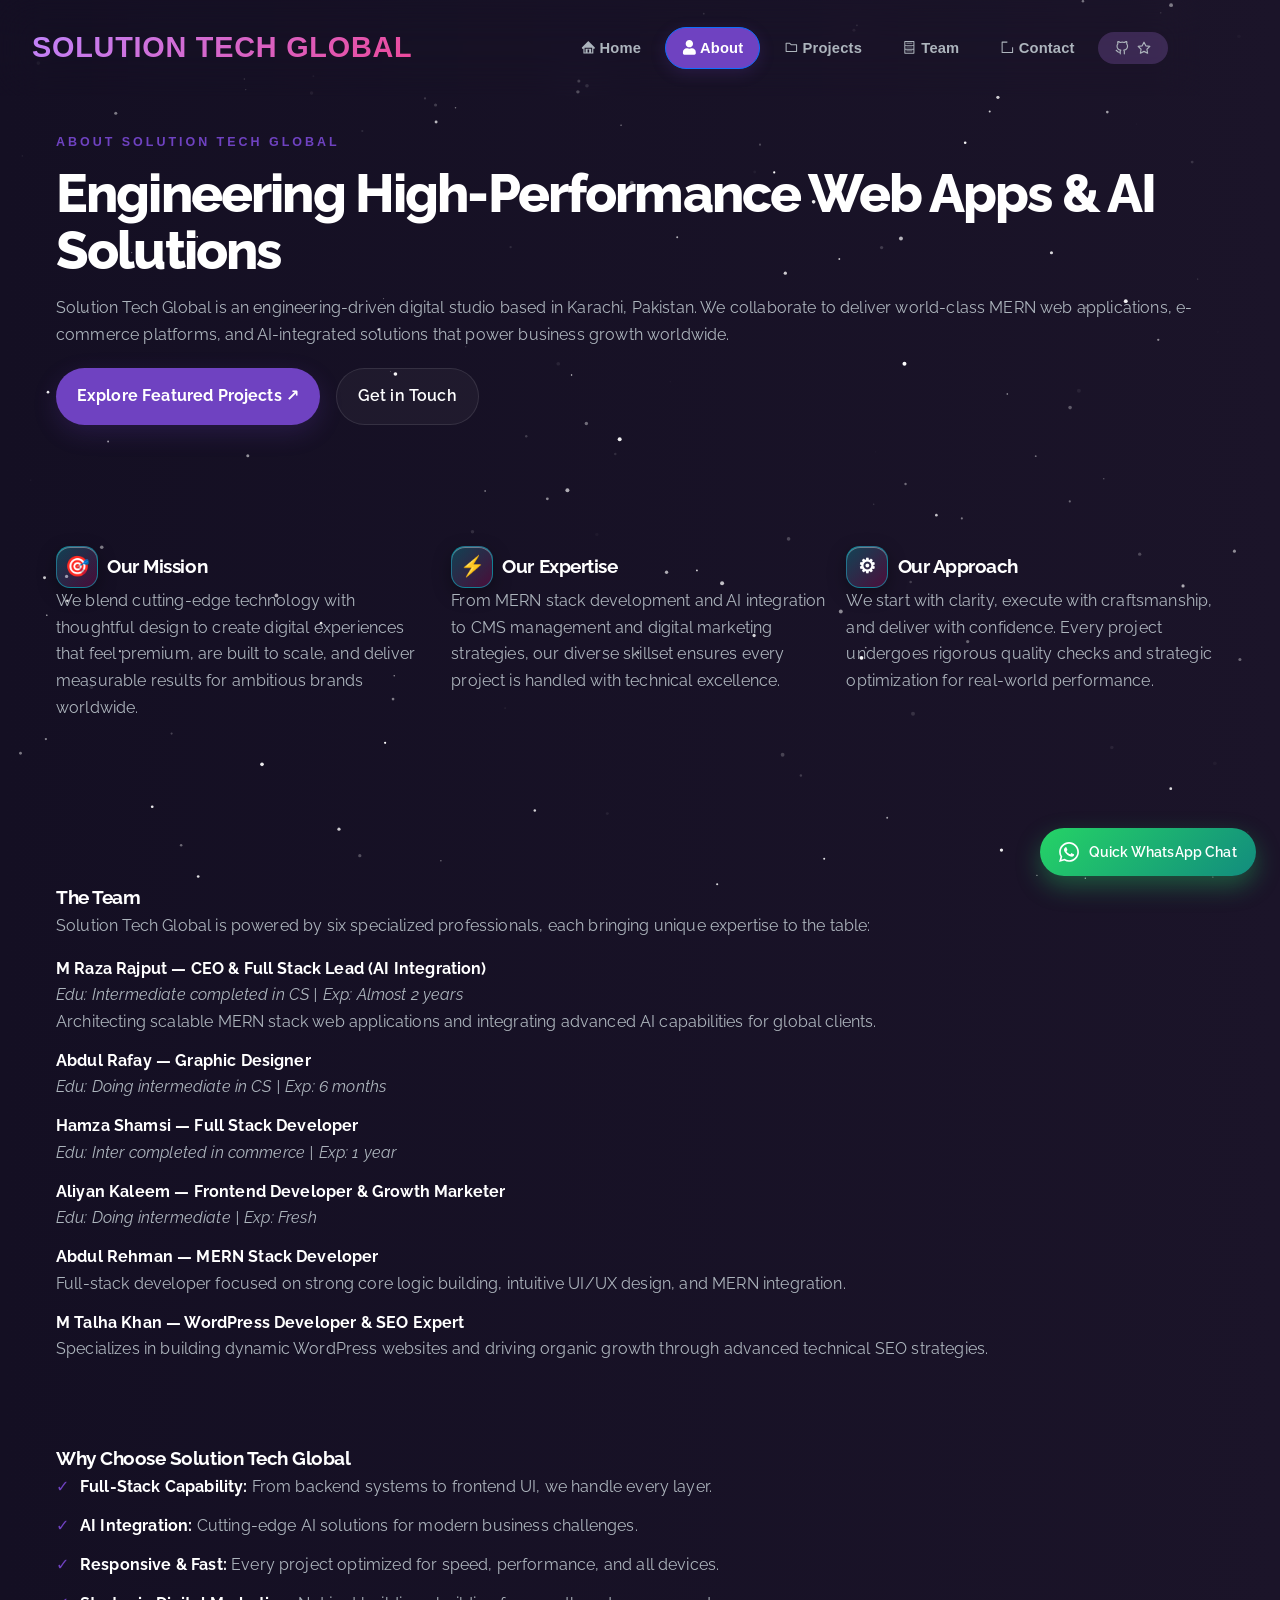
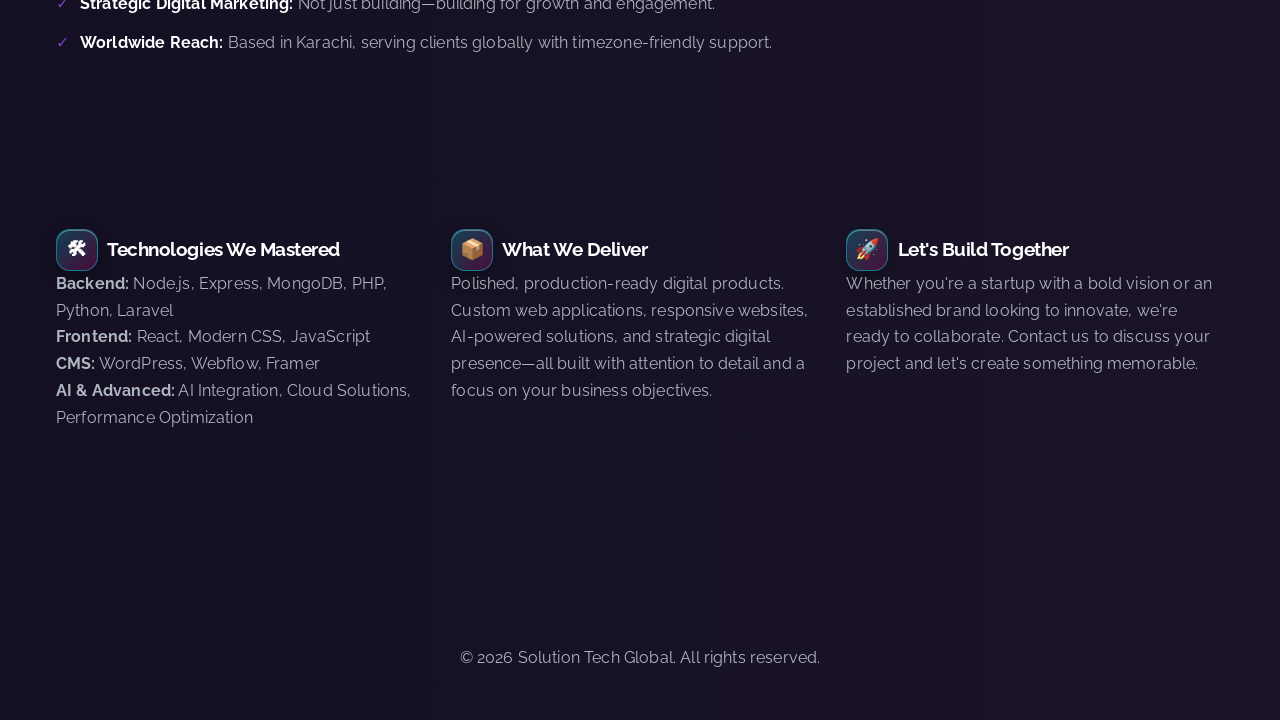
==== about.html @ c595d98d "feat: update branding to Solution Tech Global and update project details" ====
<!DOCTYPE html>
<html lang="en">
  <head>
    <meta charset="UTF-8" />
    <meta name="viewport" content="width=device-width, initial-scale=1.0" />
    <meta name="description" content="Learn more about Solution Tech Global and the way we build thoughtful digital experiences." />
    <title>Solution Tech Global | About</title>
    <link rel="stylesheet" href="main-v2.css" />
  </head>
  <body>
    <canvas id="particleCanvas"></canvas>
    <div class="aurora aurora-one"></div>
    <div class="aurora aurora-two"></div>
    <div class="cursor-glow" aria-hidden="true"></div>

    <header class="site-header">
      <a href="index.html" class="brand">
        <span class="brand-text">Solution Tech Global</span>
      </a>
      <button class="mobile-nav-toggle" aria-label="Toggle navigation menu">
        <svg width="24" height="24" viewBox="0 0 24 24" fill="none" stroke="currentColor" stroke-width="2" stroke-linecap="round" stroke-linejoin="round"><line x1="3" y1="12" x2="21" y2="12"></line><line x1="3" y1="6" x2="21" y2="6"></line><line x1="3" y1="18" x2="21" y2="18"></line></svg>
      </button>
      <nav class="site-nav" aria-label="Primary navigation">
        <a href="index.html"><svg stroke="currentColor" fill="currentColor" stroke-width="0" viewBox="0 0 1024 1024" height="1em" width="1em" xmlns="https://www.w3.org/2000/svg" style="margin-bottom: -2px;"><path d="M946.5 505L560.1 118.8l-25.9-25.9a31.5 31.5 0 0 0-44.4 0L77.5 505a63.9 63.9 0 0 0-18.8 46c.4 35.2 29.7 63.3 64.9 63.3h42.5V940h691.8V614.3h43.4c17.1 0 33.2-6.7 45.3-18.8a63.6 63.6 0 0 0 18.7-45.3c0-17-6.7-33.1-18.8-45.2zM568 868H456V664h112v204zM704 868V614.3H320V868h-72V536h528v332h-72z"></path></svg> Home</a>
        <a href="about.html" class="active"><svg stroke="currentColor" fill="currentColor" stroke-width="0" viewBox="0 0 448 512" height="1em" width="1em" xmlns="https://www.w3.org/2000/svg" style="margin-bottom: -2px;"><path d="M224 256c70.7 0 128-57.3 128-128S294.7 0 224 0 96 57.3 96 128s57.3 128 128 128zm89.6 32h-16.7c-22.2 10.2-46.9 16-72.9 16s-50.6-5.8-72.9-16h-16.7C60.2 288 0 348.2 0 422.4V464c0 26.5 21.5 48 48 48h352c26.5 0 48-21.5 48-48v-41.6c0-74.2-60.2-134.4-134.4-134.4z"></path></svg> About</a>
        <a href="projects.html"><svg stroke="currentColor" fill="currentColor" stroke-width="0" viewBox="0 0 1024 1024" height="1em" width="1em" xmlns="https://www.w3.org/2000/svg" style="margin-bottom: -2px;"><path d="M880 298.4H521L403.7 186.2a8.15 8.15 0 0 0-5.5-2.2H144c-17.7 0-32 14.3-32 32v592c0 17.7 14.3 32 32 32h736c17.7 0 32-14.3 32-32V330.4c0-17.7-14.3-32-32-32zM840 768H184V256h188.5l119.6 114.4H840V768z"></path></svg> Projects</a>
        <a href="team.html"><svg stroke="currentColor" fill="currentColor" stroke-width="0" viewBox="0 0 1024 1024" height="1em" width="1em" xmlns="https://www.w3.org/2000/svg" style="margin-bottom: -2px;"><path d="M832 64H192c-17.7 0-32 14.3-32 32v832c0 17.7 14.3 32 32 32h640c17.7 0 32-14.3 32-32V96c0-17.7-14.3-32-32-32zm-600 72h560v208H232V136zm560 480H232V408h560v208zm0 272H232V680h560v208zM304 240h416v-48H304v48zm0 272h416v-48H304v48zm0 272h416v-48H304v48z"></path></svg> Team</a>
        <a href="contact.html"><svg stroke="currentColor" fill="currentColor" stroke-width="0" viewBox="0 0 1024 1024" height="1em" width="1em" xmlns="https://www.w3.org/2000/svg" style="margin-bottom: -2px;"><path d="M904 512h-56c-4.4 0-8 3.6-8 8v320H184V184h320c4.4 0 8-3.6 8-8v-56c0-4.4-3.6-8-8-8H144c-17.7 0-32 14.3-32 32v736c0 17.7 14.3 32 32 32h736c17.7 0 32-14.3 32-32V520c0-4.4-3.6-8-8-8z"></path></svg> Contact</a>
        <a href="https://github.com/solution-tech1" target="_blank" class="fork-btn">
          <svg width="14" height="14" viewBox="0 0 24 24" fill="none" stroke="currentColor" stroke-width="2" stroke-linecap="round" stroke-linejoin="round"><path d="M9 19c-5 1.5-5-2.5-7-3m14 6v-3.87a3.37 3.37 0 0 0-.94-2.61c3.14-.35 6.44-1.54 6.44-7A5.44 5.44 0 0 0 20 4.77 5.07 5.07 0 0 0 19.91 1S18.73.65 16 2.48a13.38 13.38 0 0 0-7 0C6.27.65 5.09 1 5.09 1A5.07 5.07 0 0 0 5 4.77a5.44 5.44 0 0 0-1.5 3.78c0 5.42 3.3 6.61 6.44 7A3.37 3.37 0 0 0 9 18.13V22"></path></svg>
          <svg width="14" height="14" viewBox="0 0 24 24" fill="none" stroke="currentColor" stroke-width="2" stroke-linecap="round" stroke-linejoin="round"><polygon points="12 2 15.09 8.26 22 9.27 17 14.14 18.18 21.02 12 17.77 5.82 21.02 7 14.14 2 9.27 8.91 8.26 12 2"></polygon></svg>
        </a>
      </nav>
    </header>

    <main class="page-shell">
      <section class="reveal">
        <p class="eyebrow">About Solution Tech Global</p>
        <h1 class="page-title">Engineering High-Performance Web Apps & AI Solutions</h1>
        <p class="hero-text">Solution Tech Global is an engineering-driven digital studio based in Karachi, Pakistan. We collaborate to deliver world-class MERN web applications, e-commerce platforms, and AI-integrated solutions that power business growth worldwide.</p>
        <div class="hero-actions" style="margin-top: 1.2rem;">
          <a href="projects.html" class="btn btn-primary">Explore Featured Projects ↗</a>
          <a href="contact.html" class="btn btn-secondary">Get in Touch</a>
        </div>
      </section>

      <section class="info-grid reveal">
        <article class="info-card">
          <h3><span class="card-icon">🎯</span> Our Mission</h3>
          <p>We blend cutting-edge technology with thoughtful design to create digital experiences that feel premium, are built to scale, and deliver measurable results for ambitious brands worldwide.</p>
        </article>
        <article class="info-card">
          <h3><span class="card-icon">⚡</span> Our Expertise</h3>
          <p>From MERN stack development and AI integration to CMS management and digital marketing strategies, our diverse skillset ensures every project is handled with technical excellence.</p>
        </article>
        <article class="info-card">
          <h3><span class="card-icon">⚙</span> Our Approach</h3>
          <p>We start with clarity, execute with craftsmanship, and deliver with confidence. Every project undergoes rigorous quality checks and strategic optimization for real-world performance.</p>
        </article>
      </section>

      <section class="detail-section reveal">
        <article class="detail-card">
          <h3>The Team</h3>
          <p>Solution Tech Global is powered by six specialized professionals, each bringing unique expertise to the table:</p>
          <ul style="list-style: none; padding: 0; margin-top: 1rem; color: var(--muted);">
            <li style="margin-bottom: 0.8rem;"><strong style="color: var(--text);">M Raza Rajput — CEO & Full Stack Lead (AI Integration)</strong><br/><em>Edu: Intermediate completed in CS | Exp: Almost 2 years</em><br/>Architecting scalable MERN stack web applications and integrating advanced AI capabilities for global clients.</li>
            <li style="margin-bottom: 0.8rem;"><strong style="color: var(--text);">Abdul Rafay — Graphic Designer</strong><br/><em>Edu: Doing intermediate in CS | Exp: 6 months</em><br/></li>
            <li style="margin-bottom: 0.8rem;"><strong style="color: var(--text);">Hamza Shamsi — Full Stack Developer</strong><br/><em>Edu: Inter completed in commerce | Exp: 1 year</em><br/></li>
            <li style="margin-bottom: 0.8rem;"><strong style="color: var(--text);">Aliyan Kaleem — Frontend Developer & Growth Marketer</strong><br/><em>Edu: Doing intermediate | Exp: Fresh</em><br/></li>
            <li style="margin-bottom: 0.8rem;"><strong style="color: var(--text);">Abdul Rehman — MERN Stack Developer</strong><br/>Full-stack developer focused on strong core logic building, intuitive UI/UX design, and MERN integration.</li>
            <li><strong style="color: var(--text);">M Talha Khan — WordPress Developer & SEO Expert</strong><br/>Specializes in building dynamic WordPress websites and driving organic growth through advanced technical SEO strategies.</li>
          </ul>
        </article>
        <article class="detail-card">
          <h3>Why Choose Solution Tech Global</h3>
          <ul style="list-style: none; padding: 0; color: var(--muted);">
            <li style="margin-bottom: 0.8rem; padding-left: 1.5rem; position: relative;"><span style="position: absolute; left: 0; color: var(--accent);">✓</span> <strong style="color: var(--text);">Full-Stack Capability:</strong> From backend systems to frontend UI, we handle every layer.</li>
            <li style="margin-bottom: 0.8rem; padding-left: 1.5rem; position: relative;"><span style="position: absolute; left: 0; color: var(--accent);">✓</span> <strong style="color: var(--text);">AI Integration:</strong> Cutting-edge AI solutions for modern business challenges.</li>
            <li style="margin-bottom: 0.8rem; padding-left: 1.5rem; position: relative;"><span style="position: absolute; left: 0; color: var(--accent);">✓</span> <strong style="color: var(--text);">Responsive & Fast:</strong> Every project optimized for speed, performance, and all devices.</li>
            <li style="margin-bottom: 0.8rem; padding-left: 1.5rem; position: relative;"><span style="position: absolute; left: 0; color: var(--accent);">✓</span> <strong style="color: var(--text);">Strategic Digital Marketing:</strong> Not just building—building for growth and engagement.</li>
            <li style="margin-bottom: 0.8rem; padding-left: 1.5rem; position: relative;"><span style="position: absolute; left: 0; color: var(--accent);">✓</span> <strong style="color: var(--text);">Worldwide Reach:</strong> Based in Karachi, serving clients globally with timezone-friendly support.</li>
          </ul>
        </article>
      </section>

      <section class="info-grid reveal">
        <article class="info-card">
          <h3><span class="card-icon">🛠</span> Technologies We Mastered</h3>
          <p><strong>Backend:</strong> Node.js, Express, MongoDB, PHP, Python, Laravel<br/><strong>Frontend:</strong> React, Modern CSS, JavaScript<br/><strong>CMS:</strong> WordPress, Webflow, Framer<br/><strong>AI & Advanced:</strong> AI Integration, Cloud Solutions, Performance Optimization</p>
        </article>
        <article class="info-card">
          <h3><span class="card-icon">📦</span> What We Deliver</h3>
          <p>Polished, production-ready digital products. Custom web applications, responsive websites, AI-powered solutions, and strategic digital presence—all built with attention to detail and a focus on your business objectives.</p>
        </article>
        <article class="info-card">
          <h3><span class="card-icon">🚀</span> Let's Build Together</h3>
          <p>Whether you're a startup with a bold vision or an established brand looking to innovate, we're ready to collaborate. Contact us to discuss your project and let's create something memorable.</p>
        </article>
      </section>
    </main>

    <footer class="site-footer">
      <p>© <span id="year"></span> Solution Tech Global. All rights reserved.</p>
    </footer>

    <!-- Floating WhatsApp Button -->
    <a href="https://wa.me/923292179603?text=Hi%20Solution%20Tech%20Global,%20I%20want%20to%20discuss%20a%20project" target="_blank" class="whatsapp-float" aria-label="Chat on WhatsApp">
      <svg class="whatsapp-icon" viewBox="0 0 24 24">
        <path d="M.057 24l1.687-6.163c-1.041-1.804-1.588-3.849-1.587-5.946.003-6.556 5.338-11.891 11.893-11.891 3.181.001 6.167 1.24 8.413 3.488 2.245 2.248 3.481 5.236 3.48 8.414-.003 6.557-5.338 11.892-11.893 11.892-1.99-.001-3.951-.5-5.688-1.448l-6.305 1.654zm6.597-3.807c1.676.995 3.276 1.591 5.392 1.592 5.448 0 9.886-4.434 9.889-9.885.002-5.462-4.415-9.89-9.881-9.892-5.452 0-9.887 4.434-9.889 9.884-.001 2.225.651 3.891 1.746 5.634l-.999 3.648 3.742-.981zm11.387-5.464c-.074-.124-.272-.198-.57-.347-.297-.149-1.758-.868-2.031-.967-.272-.099-.47-.149-.669.149-.198.297-.768.967-.941 1.165-.173.198-.347.223-.644.074-.297-.149-1.255-.462-2.39-1.475-.883-.788-1.48-1.761-1.653-2.059-.173-.297-.018-.458.13-.606.134-.133.297-.347.446-.521.151-.172.2-.296.3-.495.099-.198.05-.372-.025-.521-.075-.148-.669-1.611-.916-2.206-.242-.579-.487-.501-.669-.51l-.57-.01c-.198 0-.52.074-.792.372s-1.04 1.016-1.04 2.479 1.065 2.876 1.213 3.074c.149.198 2.095 3.2 5.076 4.487.709.306 1.263.489 1.694.626.712.226 1.36.194 1.872.118.571-.085 1.758-.719 2.006-1.413.248-.695.248-1.29.173-1.414z"/>
      </svg>
      <span>Quick WhatsApp Chat</span>
    </a>

    <script src="app.js"></script>
  </body>
</html>
---- main-v2.css ----
@import url('https://fonts.googleapis.com/css2?family=Raleway:wght@300;400;500;600;700;800&display=swap');

:root {
  color-scheme: dark;
  --bg: #140f23;
  --bg-soft: rgba(255, 255, 255, 0.05);
  --panel: rgba(255, 255, 255, 0.03);
  --text: #ffffff;
  --muted: #adb5bd;
  --accent: #6f42c1;
  --accent-strong: #0d6efd;
  --accent-purple: #6f42c1;
  --border: rgba(255, 255, 255, 0.1);
  --border-glow: rgba(111, 66, 193, 0.2);
  --shadow: 0 10px 30px rgba(0, 0, 0, 0.4);
  --max-width: 1200px;
}

* {
  box-sizing: border-box;
  margin: 0;
  padding: 0;
}

html {
  scroll-behavior: smooth;
}

/* --- Smooth Custom Scrollbar --- */
::-webkit-scrollbar {
  width: 10px;
}
::-webkit-scrollbar-track {
  background: #030509;
}
::-webkit-scrollbar-thumb {
  background: linear-gradient(180deg, var(--accent), var(--accent-strong));
  border-radius: 999px;
  border: 2px solid var(--bg);
}
::-webkit-scrollbar-thumb:hover {
  background: var(--accent);
}

/* --- Smooth Reveal Animations --- */
.reveal {
  opacity: 0;
  transform: translateY(28px);
  transition: opacity 0.75s cubic-bezier(0.16, 1, 0.3, 1), transform 0.75s cubic-bezier(0.16, 1, 0.3, 1);
  will-change: opacity, transform;
}

.reveal.visible {
  opacity: 1;
  transform: translateY(0);
}

.hero-card,
.info-card,
.detail-card,
.project-card,
.team-card,
.contact-card {
  background: transparent;
  border: none;
  border: 1px solid var(--border);
  box-shadow: none;
  border-radius: 0;
  padding: 1.8rem 0.5rem;
  transition: transform 0.4s ease, border-color 0.4s ease;
}

.hero-card:hover,
.info-card:hover,
.detail-card:hover,
.project-card:hover,
.team-card:hover,
.contact-card:hover {
  transform: translateY(-4px);
  border-bottom-color: #00f2fe;
  background: transparent;
  box-shadow: none;
}

body {
  font-family: 'Raleway', system-ui, -apple-system, sans-serif;
  letter-spacing: 0.01em;
  -webkit-font-smoothing: antialiased;
  text-rendering: optimizeLegibility;
  padding-bottom: 1rem;
  background-image: linear-gradient(270deg, #1b1429, #140f23);
  color: var(--text);
  min-height: 100vh;
  line-height: 1.65;
  overflow-x: hidden;
  position: relative;
}

body::before,
body::after {
  content: none;
}

#particleCanvas {
  position: fixed;
  inset: 0;
  width: 100vw;
  height: 100vh;
  pointer-events: none;
  z-index: 0;
}

.aurora {
  display: none;
}

.aurora-one {
  width: 320px;
  height: 320px;
  background: rgba(0, 216, 255, 0.14);
  top: -8%;
  right: 6%;
}

.aurora-two {
  width: 360px;
  height: 360px;
  background: rgba(255, 94, 153, 0.1);
  bottom: -10%;
  left: -6%;
  animation-delay: 1.8s;
}

.cursor-glow {
  display: none;
}

.site-header,
.page-shell,
.site-footer {
  position: relative;
  z-index: 1;
}

.site-header {
  display: flex;
  justify-content: space-between;
  align-items: center;
  gap: 2rem;
  padding: 1rem 2.5rem;
  margin: 1.2rem auto 0;
  width: 100%;
  max-width: var(--max-width);
  position: sticky;
  top: 1.1rem;
  z-index: 100;
  border-radius: 999px;
  backdrop-filter: blur(22px);
  -webkit-backdrop-filter: blur(22px);
  background: rgba(6, 10, 20, 0.9);
  border: 1px solid rgba(0, 242, 254, 0.35);
  box-shadow: 0 20px 50px rgba(0, 0, 0, 0.6), 0 0 35px rgba(0, 242, 254, 0.2), inset 0 1px 0 rgba(255, 255, 255, 0.18);
  transition: all 0.35s cubic-bezier(0.16, 1, 0.3, 1);
}

.brand {
  display: inline-flex;
  align-items: center;
  gap: 0.75rem;
  font-weight: 800;
  letter-spacing: 0.05em;
  text-transform: uppercase;
  color: var(--text);
  text-decoration: none;
  font-size: 0.98rem;
  font-family: 'Space Grotesk', 'Outfit', sans-serif;
}

.brand-logo {
  width: 38px;
  height: 38px;
  object-fit: contain;
  border-radius: 10px;
  box-shadow: 0 6px 18px rgba(0, 242, 254, 0.3);
  transition: transform 0.3s ease;
}

.brand:hover .brand-logo {
  transform: rotate(-8deg) scale(1.1);
}

.site-nav {
  display: flex;
  align-items: center;
  gap: 0.4rem;
}

.site-nav a {
  color: var(--muted);
  text-decoration: none;
  padding: 0.5rem 1rem;
  border-radius: 999px;
  font-size: 0.92rem;
  font-weight: 600;
  font-family: 'Plus Jakarta Sans', sans-serif;
  transition: all 0.25s cubic-bezier(0.16, 1, 0.3, 1);
  border: 1px solid transparent;
}

.site-nav a:hover {
  color: var(--text);
  background: rgba(255, 255, 255, 0.08);
  border-color: rgba(0, 242, 254, 0.2);
  transform: translateY(-1px);
}

.site-nav a.active {
  color: #ffffff;
  background: var(--accent);
  border-color: var(--accent-strong);
  box-shadow: 0 4px 16px var(--border-glow);
}

.page-shell {
  width: min(var(--max-width), calc(100% - 2rem));
  margin: 0 auto;
  padding: 2.4rem 0 3rem;
  max-width: 100%;
}

.hero {
  display: grid;
  grid-template-columns: 1.15fr 0.85fr;
  gap: 2rem;
  align-items: center;
  min-height: 78vh;
  padding: 1rem 0 2rem;
  width: 100%;
}

.eyebrow,
.card-badge,
.project-tag,
.skill-tag {
  font-family: 'Space Grotesk', 'Plus Jakarta Sans', sans-serif;
  font-weight: 600;
}

.eyebrow {
  display: inline-block;
  font-size: 0.78rem;
  text-transform: uppercase;
  letter-spacing: 0.24em;
  color: var(--accent);
  margin-bottom: 0.8rem;
}

.hero h1,
.page-title {
  font-family: 'Raleway', sans-serif;
  font-size: clamp(2.1rem, 4.2vw, 3.3rem);
  line-height: 1.08;
  margin-bottom: 1rem;
  font-weight: 800;
  letter-spacing: -0.035em;
  color: #ffffff;
}

h1,
h2,
h3,
h4 {
  font-family: 'Raleway', sans-serif;
  font-weight: 700;
  letter-spacing: -0.025em;
}

p {
  font-size: 1rem;
  font-weight: 400;
}

.hero-text,
.info-card p,
.detail-card p,
.project-card p,
.team-card p,
.contact-card p,
.contact-card textarea,
.contact-card input {
  color: var(--muted);
  font-size: 1.02rem;
}

.hero-actions {
  display: flex;
  gap: 1rem;
  margin: 1.4rem 0 1.2rem;
  flex-wrap: wrap;
}

.btn {
  display: inline-flex;
  align-items: center;
  justify-content: center;
  padding: 0.9rem 1.3rem;
  min-height: 46px;
  border-radius: 999px;
  text-decoration: none;
  font-weight: 600;
  border: 1px solid transparent;
  transition: transform 0.22s ease, box-shadow 0.22s ease, border-color 0.22s ease, background 0.22s ease, filter 0.22s ease;
  will-change: transform, box-shadow;
}

.btn:hover {
  transform: translateY(-2px) scale(1.01);
  box-shadow: 0 10px 24px rgba(0, 216, 255, 0.16);
  filter: brightness(1.03);
}

.btn:focus-visible {
  outline: 2px solid rgba(0, 216, 255, 0.4);
  outline-offset: 3px;
}

.btn-primary {
  background: var(--accent);
  color: #ffffff;
  font-weight: 700;
  border: none;
  box-shadow: 0 8px 25px var(--border-glow);
}

.btn-primary:hover {
  background: var(--accent-strong);
}

.btn-secondary {
  border-color: var(--border);
  color: var(--text);
  background: rgba(255, 255, 255, 0.04);
}

.btn-secondary:hover {
  background: rgba(255, 255, 255, 0.08);
  border-color: var(--accent);
}

@keyframes buttonPulse {
  0%, 100% {
    box-shadow: 0 0 16px var(--border-glow);
  }
  50% {
    box-shadow: 0 0 24px rgba(111, 66, 193, 0.4);
  }
}

.hero-card,
.info-card,
.detail-card,
.project-card,
.team-card,
.contact-card {
  background: var(--panel);
  border: 1px solid var(--border);
  box-shadow: var(--shadow);
  border-radius: 24px;
  backdrop-filter: blur(16px);
  transition: transform 0.3s ease, box-shadow 0.3s ease, border-color 0.3s ease, background 0.3s ease;
}

.hero-card {
  padding: 1.7rem;
}

.hero-visual-card {
  padding: 0;
  overflow: hidden;
}

.hero-visual {
  display: block;
  width: 100%;
  height: 260px;
  object-fit: cover;
  border-bottom: 1px solid rgba(255, 255, 255, 0.08);
  filter: saturate(1.1) contrast(1.05);
}

.hero-visual-card {
  box-shadow: 0 20px 45px rgba(0, 0, 0, 0.35), 0 0 28px rgba(0, 216, 255, 0.12);
}

.hero-card-content {
  padding: 1.7rem;
}

.card-badge {
  display: inline-block;
  font-size: 0.76rem;
  text-transform: uppercase;
  letter-spacing: 0.22em;
  color: var(--accent);
  margin-bottom: 0.8rem;
}

.card-icon,
.project-icon,
.feature-icon {
  display: inline-flex;
  align-items: center;
  justify-content: center;
  width: 2.6rem;
  height: 2.6rem;
  border-radius: 14px;
  background: linear-gradient(135deg, rgba(0, 242, 254, 0.22), rgba(255, 0, 127, 0.22));
  border: 1px solid rgba(0, 242, 254, 0.4);
  color: #ffffff;
  box-shadow: 0 6px 18px rgba(0, 0, 0, 0.35), inset 0 1px 0 rgba(255, 255, 255, 0.35);
  font-size: 1.25rem;
  flex-shrink: 0;
  transition: transform 0.35s cubic-bezier(0.34, 1.56, 0.64, 1), border-color 0.35s ease, box-shadow 0.35s ease;
}

.project-card:hover .project-icon {
  transform: scale(1.18) rotate(-6deg);
  border-color: #00f2fe;
  box-shadow: 0 8px 22px rgba(0, 242, 254, 0.45), inset 0 1px 0 rgba(255, 255, 255, 0.5);
}

.card-media {
  display: block;
  width: 100%;
  height: 180px;
  object-fit: cover;
  border-radius: 16px;
  margin-bottom: 1rem;
  border: 1px solid rgba(255,255,255,0.08);
  filter: saturate(1.04) contrast(1.03) brightness(0.95);
}

.hero-card h3,
.info-card h3,
.project-card h3 {
  display: flex;
  align-items: center;
  gap: 0.6rem;
}

.feature-list {
  list-style: none;
  display: grid;
  gap: 0.75rem;
  margin-top: 1rem;
}

.feature-list li {
  padding-left: 1rem;
  position: relative;
}

.feature-list li::before {
  content: "✦";
  position: absolute;
  left: 0;
  color: var(--accent);
  font-size: 0.9rem;
}

.info-grid,
.project-grid,
.team-grid,
.stats-grid,
.services-grid,
.process-grid,
.testimonial-grid {
  display: grid;
  gap: 1.1rem;
  margin-top: 1.2rem;
}

.info-grid {
  grid-template-columns: repeat(3, minmax(0, 1fr));
}

.stats-grid {
  grid-template-columns: repeat(4, minmax(0, 1fr));
}

.services-grid {
  grid-template-columns: repeat(2, minmax(0, 1fr));
}

.process-grid {
  grid-template-columns: repeat(4, minmax(0, 1fr));
}

.testimonial-grid {
  grid-template-columns: repeat(2, minmax(0, 1fr));
}

.project-grid {
  grid-template-columns: repeat(auto-fit, minmax(280px, 1fr));
  align-items: stretch;
}

.team-grid {
  grid-template-columns: repeat(3, minmax(0, 1fr));
}

.info-card,
.project-card,
.team-card,
.detail-card,
.stat-card,
.service-card,
.process-card,
.testimonial-card {
  padding: 1.3rem;
  transition: transform 0.2s ease, border-color 0.2s ease;
}

.info-card:hover,
.project-card:hover,
.team-card:hover,
.detail-card:hover,
.stat-card:hover,
.service-card:hover,
.process-card:hover,
.testimonial-card:hover {
  transform: translateY(-3px);
  border-color: rgba(99, 231, 163, 0.38);
  box-shadow: 0 12px 32px rgba(0, 0, 0, 0.24), 0 0 20px rgba(99, 231, 163, 0.1), inset 0 1px 0 rgba(99, 231, 163, 0.16);
  background: rgba(0, 216, 255, 0.05);
}

.section-block,
.projects-intro,
.cta-banner {
  padding: 1.2rem 1.25rem 1.3rem;
  border: 1px solid var(--border);
  border-radius: 24px;
  background: linear-gradient(135deg, rgba(0, 216, 255, 0.14), rgba(255, 94, 153, 0.1));
  box-shadow: var(--shadow);
  margin-top: 1.4rem;
}

.section-header {
  margin-bottom: 0.7rem;
}

.section-header h2 {
  font-size: clamp(1.4rem, 2vw, 1.8rem);
}

.stat-card {
  text-align: center;
}

.stat-card strong {
  display: block;
  font-size: 1.5rem;
  color: var(--accent);
  margin-bottom: 0.25rem;
}

.service-card,
.process-card,
.testimonial-card {
  position: relative;
}

.process-card span {
  display: inline-block;
  font-size: 0.8rem;
  font-weight: 700;
  color: var(--accent);
  margin-bottom: 0.5rem;
  letter-spacing: 0.2em;
  text-transform: uppercase;
}

.testimonial-card p {
  margin-bottom: 0.8rem;
  font-style: italic;
}

.cta-banner {
  display: flex;
  align-items: center;
  justify-content: space-between;
  gap: 1rem;
  background: linear-gradient(135deg, rgba(0, 216, 255, 0.18), rgba(255, 94, 153, 0.14));
}

.projects-badges {
  display: flex;
  flex-wrap: wrap;
  gap: 0.55rem;
  margin-top: 1rem;
}

.project-pill {
  display: inline-flex;
  align-items: center;
  padding: 0.38rem 0.7rem;
  border-radius: 999px;
  font-size: 0.78rem;
  letter-spacing: 0.12em;
  text-transform: uppercase;
  color: var(--accent);
  background: rgba(0, 216, 255, 0.12);
  border: 1px solid rgba(0, 216, 255, 0.2);
}

.project-card {
  position: relative;
  overflow: hidden;
  display: flex;
  flex-direction: column;
  gap: 0.75rem;
  min-height: 100%;
}

.project-media-wrap {
  padding: 0.6rem;
  border-radius: 22px;
  background: linear-gradient(135deg, rgba(0,216,255,0.14), rgba(255,94,153,0.12));
  border: 1px solid rgba(255,255,255,0.1);
  margin-bottom: 0.55rem;
}

.project-media {
  display: block;
  width: 100%;
  height: 210px;
  object-fit: cover;
  border-radius: 16px;
  border: 1px solid rgba(255,255,255,0.12);
  box-shadow: 0 14px 30px rgba(0, 0, 0, 0.28), inset 0 1px 0 rgba(255,255,255,0.06);
  background: linear-gradient(135deg, rgba(0,216,255,0.08), rgba(255,94,153,0.08));
}

.project-card-featured {
  padding: 1rem;
}

.project-tech {
  font-size: 0.9rem;
  color: var(--muted);
  margin: 0.45rem 0 0.2rem;
  line-height: 1.6;
}

.project-tech strong {
  color: var(--text);
}

.project-card::before {
  content: "";
  position: absolute;
  inset: 0;
  background: linear-gradient(135deg, rgba(0, 216, 255, 0.14), transparent 45%, rgba(255, 94, 153, 0.12));
  pointer-events: none;
}

.project-card > * {
  position: relative;
  z-index: 1;
}

.project-tag {
  display: inline-block;
  font-size: 0.78rem;
  letter-spacing: 0.2em;
  text-transform: uppercase;
  color: var(--accent);
  margin-bottom: 0.2rem;
}

.project-card h3 {
  font-size: 1.08rem;
}

.project-card p {
  font-size: 0.95rem;
}

.project-card .project-link {
  margin-top: auto;
  font-weight: 600;
  color: var(--text);
  text-decoration: none;
  display: inline-flex;
  align-items: center;
  gap: 0.4rem;
  padding: 0.7rem 0.95rem;
  border-radius: 999px;
  background: linear-gradient(135deg, rgba(0,216,255,0.16), rgba(255,94,153,0.16));
  border: 1px solid rgba(255,255,255,0.12);
  width: fit-content;
  transition: transform 0.2s ease, box-shadow 0.2s ease, background 0.2s ease;
}

.project-card .project-link:hover {
  color: var(--accent-strong);
  transform: translateY(-2px);
  box-shadow: 0 8px 20px rgba(0, 0, 0, 0.2);
  background: linear-gradient(135deg, rgba(0,216,255,0.22), rgba(255,94,153,0.22));
}

.project-meta {
  margin-top: 0.95rem;
  color: var(--accent);
  font-size: 0.92rem;
}

.avatar {
  width: 46px;
  height: 46px;
  border-radius: 50%;
  display: grid;
  place-items: center;
  background: linear-gradient(135deg, var(--accent), var(--accent-strong));
  color: #07111d;
  font-weight: 700;
  margin-bottom: 0.9rem;
}

.avatar-logo {
  width: 46px;
  height: 46px;
  margin-bottom: 0.9rem;
  display: block;
  filter: drop-shadow(0 4px 12px rgba(74, 222, 128, 0.2));
  transition: transform 0.3s ease, filter 0.3s ease;
}

.team-card:hover .avatar-logo {
  transform: scale(1.1);
  filter: drop-shadow(0 6px 16px rgba(74, 222, 128, 0.25));
}

.role {
  color: var(--accent);
  margin: 0.15rem 0 0.45rem;
  font-weight: 600;
}

.detail-section {
  display: grid;
  gap: 1.2rem;
  grid-template-columns: 1.15fr 0.85fr;
  margin-top: 1rem;
}

.contact-card {
  padding: 1.4rem;
}

form {
  display: grid;
  gap: 1rem;
}

select {
  width: 100%;
  padding: 0.88rem 1rem;
  border-radius: 14px;
  border: 1px solid var(--border);
  background: rgba(15, 23, 42, 0.95);
  color: var(--text);
  font: inherit;
  font-size: 0.98rem;
  transition: border-color 0.2s ease, box-shadow 0.2s ease;
  cursor: pointer;
}

select:focus {
  outline: 2px solid rgba(0, 242, 254, 0.28);
  border-color: var(--accent);
  box-shadow: 0 0 0 4px rgba(0, 242, 254, 0.12);
}

.contact-info-block {
  display: flex;
  flex-direction: column;
  gap: 1.1rem;
  margin-top: 1rem;
}

.contact-info-item {
  display: flex;
  align-items: flex-start;
  gap: 1rem;
  padding: 1.1rem;
  border-radius: 18px;
  background: rgba(255, 255, 255, 0.03);
  border: 1px solid rgba(0, 242, 254, 0.18);
  transition: transform 0.3s ease, border-color 0.3s ease, box-shadow 0.3s ease;
}

.contact-info-item:hover {
  transform: translateY(-3px);
  border-color: #00f2fe;
  box-shadow: 0 10px 24px rgba(0, 0, 0, 0.3), 0 0 16px rgba(0, 242, 254, 0.15);
}

input,
textarea {
  width: 100%;
  padding: 0.88rem 1rem;
  border-radius: 14px;
  border: 1px solid var(--border);
  background: rgba(255,255,255,0.05);
  color: var(--text);
  font: inherit;
  font-size: 0.98rem;
  transition: border-color 0.2s ease, box-shadow 0.2s ease, background 0.2s ease;
}

input:focus,
textarea:focus {
  outline: 2px solid rgba(125,211,252,0.28);
  border-color: var(--accent);
  box-shadow: 0 0 0 4px rgba(0, 216, 255, 0.12);
  background: rgba(255,255,255,0.07);
}

.site-footer {
  padding: 0.8rem 0 2rem;
  color: var(--muted);
  text-align: center;
  width: min(var(--max-width), calc(100% - 2rem));
  margin: 0 auto;
}

.form-status {
  min-height: 1.2rem;
  margin-bottom: 0.8rem;
  font-size: 0.94rem;
  color: var(--muted);
}

.form-status.loading {
  color: var(--accent);
}

.form-status.success {
  color: #7cf2b4;
}

.form-status.error {
  color: #ff8a8a;
}

.btn:disabled {
  opacity: 0.75;
  cursor: wait;
}

.reveal {
  opacity: 0;
  transform: translateY(18px);
  transition: opacity 0.65s ease, transform 0.65s ease;
  will-change: opacity, transform;
}

.reveal.visible {
  opacity: 1;
  transform: translateY(0);
}

@keyframes driftGlow {
  0% { 
    transform: translate3d(0, 0, 0) scale(1);
    filter: blur(70px) brightness(0.9);
  }
  50% { 
    transform: translate3d(15px, -25px, 0) scale(1.08);
    filter: blur(70px) brightness(1.1);
  }
  100% { 
    transform: translate3d(0, 0, 0) scale(1);
    filter: blur(70px) brightness(0.9);
  }
}

@keyframes pulseAurora {
  0%, 100% { 
    transform: scale(1) rotate(0deg); 
    opacity: 0.28; 
  }
  25% { 
    transform: scale(1.1) rotate(90deg); 
    opacity: 0.35; 
  }
  50% { 
    transform: scale(1.15) rotate(180deg); 
    opacity: 0.32; 
  }
  75% { 
    transform: scale(1.1) rotate(270deg); 
    opacity: 0.35; 
  }
}

@keyframes neonFlicker {
  0%, 100% { 
    box-shadow: 0 0 10px rgba(0, 216, 255, 0.3), 0 0 20px rgba(255, 94, 153, 0.12);
  }
  50% { 
    box-shadow: 0 0 20px rgba(0, 216, 255, 0.45), 0 0 30px rgba(255, 94, 153, 0.2);
  }
}

@keyframes floatingParticle {
  0% { 
    transform: translateY(0) translateX(0);
    opacity: 0;
  }
  10% {
    opacity: 1;
  }
  90% {
    opacity: 1;
  }
  100% { 
    transform: translateY(-100px) translateX(50px);
    opacity: 0;
  }
}

@media (max-width: 900px) {
  .hero,
  .detail-section,
  .info-grid,
  .project-grid,
  .team-grid,
  .stats-grid,
  .services-grid,
  .process-grid,
  .testimonial-grid {
    grid-template-columns: 1fr;
  }

  .hero {
    min-height: auto;
    padding-top: 1.2rem;
  }

  .hero-visual {
    height: 220px;
  }

  .cta-banner {
    flex-direction: column;
    align-items: flex-start;
  }
}

@media (max-width: 640px) {
  .site-header {
    flex-direction: column;
    gap: 0.7rem;
    padding: 0.95rem 1rem;
    border-radius: 20px;
    top: 0.5rem;
  }

  .brand {
    justify-content: center;
    width: 100%;
  }

  .site-nav {
    justify-content: center;
    gap: 0.2rem;
    width: 100%;
  }

  .site-nav a {
    padding: 0.42rem 0.68rem;
    font-size: 0.93rem;
  }

  .page-shell {
    padding-top: 1.4rem;
    width: min(var(--max-width), calc(100% - 1.2rem));
  }

  .hero-actions {
    flex-direction: column;
    align-items: stretch;
  }

  .btn {
    width: 100%;
  }

  .hero-card,
  .info-card,
  .detail-card,
  .project-card,
  .team-card,
  .contact-card,
  .stat-card,
  .service-card,
  .process-card,
  .testimonial-card,
  .section-block,
  .projects-intro,
  .cta-banner {
    border-radius: 20px;
  }

  .cursor-glow {
    display: none;
  }
}

/* ==========================================================================
   NEW ENHANCEMENTS: Tech Marquee, Project Filters, Case Study Modal, Floating WA
   ========================================================================== */

/* --- 3D Tech Marquee Ticker --- */
.tech-marquee-section {
  margin-top: 2.2rem;
  padding: 1.6rem 0;
  overflow: hidden;
  border-top: 1px solid rgba(0, 242, 254, 0.3);
  border-bottom: 1px solid rgba(255, 0, 127, 0.3);
  background: linear-gradient(135deg, rgba(6, 11, 24, 0.7), rgba(12, 18, 36, 0.7));
  backdrop-filter: blur(4px);
  border-radius: 28px;
  position: relative;
  box-shadow: inset 0 1px 0 rgba(255, 255, 255, 0.1), 0 12px 40px rgba(0, 0, 0, 0.5);
}

.tech-marquee-track {
  display: flex;
  gap: 2rem;
  width: max-content;
  align-items: center;
  perspective: 1000px;
  animation: marqueeScroll 24s linear infinite;
}

.tech-marquee-track:hover {
  animation-play-state: paused;
}

.tech-tag-pill {
  position: relative;
  display: inline-flex;
  align-items: center;
  justify-content: center;
  padding: 0 1.5rem;
  width: auto;
  min-width: 70px;
  height: 70px;
  border-radius: 22px;
  background: linear-gradient(135deg, rgba(255, 255, 255, 0.08), rgba(255, 255, 255, 0.02));
  border: 1px solid rgba(0, 242, 254, 0.3);
  box-shadow: 0 10px 25px rgba(0, 0, 0, 0.4), inset 0 1px 0 rgba(255, 255, 255, 0.25), 0 0 15px rgba(0, 242, 254, 0.1);
  transition: all 0.35s cubic-bezier(0.34, 1.56, 0.64, 1);
  cursor: pointer;
  flex-shrink: 0;
  transform-style: preserve-3d;
}

/* Hover Tooltip Badge for Technology Names */
.tech-tag-pill::after {
  content: attr(title);
  position: absolute;
  bottom: calc(100% + 12px);
  left: 50%;
  transform: translateX(-50%) translateY(8px) scale(0.85);
  background: #0b0f1e;
  color: #38bdf8;
  border: 1.5px solid #c084fc;
  font-family: system-ui, -apple-system, sans-serif;
  font-size: 0.82rem;
  font-weight: 700;
  padding: 0.4rem 0.85rem;
  border-radius: 8px;
  white-space: nowrap;
  pointer-events: none;
  opacity: 0;
  visibility: hidden;
  box-shadow: 0 8px 24px rgba(192, 132, 252, 0.5);
  transition: all 0.25s cubic-bezier(0.16, 1, 0.3, 1);
  z-index: 100;
}

.tech-tag-pill:hover::after {
  opacity: 1;
  visibility: visible;
  transform: translateX(-50%) translateY(0) scale(1);
}

.tech-tag-pill svg {
  width: 38px;
  height: 38px;
  filter: drop-shadow(0 6px 12px rgba(0, 0, 0, 0.4));
  transition: transform 0.35s ease, filter 0.35s ease;
}

.tech-tag-pill:hover {
  border-color: #00f2fe;
  transform: translateY(-8px) scale(1.18);
  background: linear-gradient(135deg, rgba(0, 242, 254, 0.25), rgba(255, 0, 127, 0.2));
  box-shadow: 0 20px 40px rgba(0, 242, 254, 0.4), 0 0 25px rgba(255, 0, 127, 0.3), inset 0 1px 0 rgba(255, 255, 255, 0.4);
}

.tech-tag-pill:hover svg {
  transform: scale(1.1);
  filter: drop-shadow(0 10px 20px rgba(0, 242, 254, 0.6));
}

@keyframes marqueeScroll {
  0% { transform: translateX(0); }
  100% { transform: translateX(-50%); }
}

/* --- Project Category Filters --- */
.filter-bar {
  display: flex;
  flex-wrap: wrap;
  gap: 0.6rem;
  margin: 1.5rem 0 2rem;
  justify-content: center;
}

.filter-btn {
  padding: 0.55rem 1.2rem;
  border-radius: 999px;
  border: 1px solid var(--border);
  background: rgba(255, 255, 255, 0.04);
  color: var(--muted);
  font-size: 0.9rem;
  font-weight: 600;
  cursor: pointer;
  transition: all 0.25s ease;
}

.filter-btn:hover {
  color: var(--text);
  background: rgba(255, 255, 255, 0.08);
  border-color: rgba(0, 216, 255, 0.3);
}

.filter-btn.active {
  color: #051018;
  background: linear-gradient(135deg, #00d8ff, #ff5e99);
  border-color: transparent;
  box-shadow: 0 0 16px rgba(0, 216, 255, 0.3);
}

/* --- Case Study Modal --- */
.modal-overlay {
  position: fixed;
  inset: 0;
  background: rgba(4, 7, 14, 0.85);
  backdrop-filter: blur(12px);
  z-index: 999;
  display: grid;
  place-items: center;
  padding: 1.5rem;
  opacity: 0;
  visibility: hidden;
  transition: opacity 0.3s ease, visibility 0.3s ease;
}

.modal-overlay.active {
  opacity: 1;
  visibility: visible;
}

.modal-card {
  background: linear-gradient(135deg, rgba(12, 18, 32, 0.98), rgba(20, 28, 48, 0.98));
  border: 1px solid var(--border);
  box-shadow: 0 25px 60px rgba(0, 0, 0, 0.6), 0 0 30px rgba(0, 216, 255, 0.15);
  border-radius: 24px;
  width: min(720px, 100%);
  max-height: 88vh;
  overflow-y: auto;
  padding: 2rem;
  position: relative;
  transform: translateY(20px) scale(0.96);
  transition: transform 0.3s cubic-bezier(0.16, 1, 0.3, 1);
}

.modal-overlay.active .modal-card {
  transform: translateY(0) scale(1);
}

.modal-close {
  position: absolute;
  top: 1.2rem;
  right: 1.2rem;
  width: 36px;
  height: 36px;
  border-radius: 50%;
  border: 1px solid rgba(255, 255, 255, 0.15);
  background: rgba(255, 255, 255, 0.06);
  color: var(--text);
  font-size: 1.2rem;
  display: grid;
  place-items: center;
  cursor: pointer;
  transition: all 0.2s ease;
}

.modal-close:hover {
  background: rgba(255, 94, 153, 0.25);
  border-color: var(--accent-strong);
  color: #fff;
}

.modal-body {
  display: flex;
  flex-direction: column;
  gap: 1.2rem;
  margin-top: 0.5rem;
}

.modal-media {
  width: 100%;
  height: 240px;
  object-fit: cover;
  border-radius: 16px;
  border: 1px solid rgba(255, 255, 255, 0.1);
}

.modal-highlights {
  list-style: none;
  display: grid;
  gap: 0.6rem;
  margin: 0.5rem 0;
}

.modal-highlights li {
  padding-left: 1.4rem;
  position: relative;
  color: var(--muted);
  font-size: 0.95rem;
}

.modal-highlights li::before {
  content: "✓";
  position: absolute;
  left: 0;
  color: var(--accent);
  font-weight: bold;
}

/* --- Floating WhatsApp Button --- */
.whatsapp-float {
  position: fixed;
  bottom: 1.5rem;
  right: 1.5rem;
  z-index: 90;
  display: flex;
  align-items: center;
  gap: 0.6rem;
  padding: 0.75rem 1.2rem;
  border-radius: 999px;
  background: linear-gradient(135deg, #25D366, #128C7E);
  color: #ffffff;
  font-weight: 600;
  font-size: 0.9rem;
  text-decoration: none;
  box-shadow: 0 10px 25px rgba(37, 211, 102, 0.35);
  transition: transform 0.25s ease, box-shadow 0.25s ease;
}

.whatsapp-float:hover {
  transform: translateY(-3px) scale(1.03);
  box-shadow: 0 14px 32px rgba(37, 211, 102, 0.5);
}

.whatsapp-icon {
  width: 20px;
  height: 20px;
  fill: currentColor;
}

/* --- Team Social & Skills Badges --- */
.team-skills {
  display: flex;
  flex-wrap: wrap;
  gap: 0.4rem;
  margin: 0.8rem 0 0.4rem;
}

.skill-tag {
  font-size: 0.75rem;
  padding: 0.2rem 0.6rem;
  border-radius: 999px;
  background: rgba(0, 216, 255, 0.1);
  border: 1px solid rgba(0, 216, 255, 0.2);
  color: var(--accent);
}

.team-socials {
  display: flex;
  gap: 0.6rem;
  margin-top: 0.8rem;
}

.social-link {
  font-size: 0.82rem;
  color: var(--muted);
  text-decoration: none;
  padding: 0.3rem 0.7rem;
  border-radius: 8px;
  background: rgba(255, 255, 255, 0.05);
  border: 1px solid rgba(255, 255, 255, 0.1);
  transition: all 0.2s ease;
}

.social-link:hover {
  color: var(--text);
  border-color: var(--accent);
  background: rgba(0, 216, 255, 0.12);
}

/* --- Mobile Menu Drawer Toggle --- */
.mobile-nav-toggle {
  display: none;
  background: none;
  border: 1px solid var(--border);
  color: var(--text);
  padding: 0.5rem;
  border-radius: 12px;
  cursor: pointer;
}

@media (max-width: 768px) {
  .site-header {
    width: min(var(--max-width), calc(100% - 1.2rem));
    justify-content: space-between;
    flex-wrap: wrap;
    border-radius: 24px;
    padding: 0.75rem 1.1rem;
    position: sticky;
    top: 0.6rem;
  }

  .mobile-nav-toggle {
    display: flex;
    align-items: center;
    justify-content: center;
    background: rgba(255, 255, 255, 0.06);
    border: 1px solid var(--border);
    color: var(--text);
    padding: 0.55rem;
    border-radius: 12px;
    cursor: pointer;
    transition: background 0.2s ease, border-color 0.2s ease;
  }

  .mobile-nav-toggle:hover {
    background: rgba(0, 242, 254, 0.15);
    border-color: #00f2fe;
  }

  .site-nav {
    display: none;
    width: 100%;
    flex-direction: column;
    gap: 0.4rem;
    padding-top: 0.9rem;
    border-top: 1px solid rgba(0, 242, 254, 0.2);
    margin-top: 0.6rem;
  }

  .site-nav.open {
    display: flex;
  }

  .site-nav a {
    width: 100%;
    text-align: center;
    padding: 0.65rem 1rem;
    font-size: 1rem;
  }
}

/* ==========================================================================
   OPTION A: Borderless Interactive Split Rows Layout Styles
   ========================================================================== */
.project-split-list {
  display: flex;
  flex-direction: column;
  gap: 3.5rem;
  margin-top: 2.2rem;
}

.project-row {
  display: grid;
  grid-template-columns: 1fr 1fr;
  align-items: center;
  gap: 3.5rem;
  padding-bottom: 3.5rem;
  border-bottom: 1px solid rgba(0, 242, 254, 0.16);
  transition: opacity 0.5s ease, transform 0.5s ease;
}

.project-row:last-child {
  border-bottom: none;
}

.project-row:nth-child(even) .project-row-media {
  order: 2;
}

.project-row-media {
  position: relative;
  border-radius: 20px;
  overflow: hidden;
  border: 1px solid rgba(0, 242, 254, 0.28);
  box-shadow: 0 20px 45px rgba(0, 0, 0, 0.4), 0 0 28px rgba(0, 242, 254, 0.14);
  transition: transform 0.4s cubic-bezier(0.16, 1, 0.3, 1), border-color 0.4s ease, box-shadow 0.4s ease;
  background: rgba(8, 12, 24, 0.6);
}

.project-row:hover .project-row-media {
  transform: translateY(-6px) scale(1.015);
  border-color: #00f2fe;
  box-shadow: 0 25px 55px rgba(0, 0, 0, 0.55), 0 0 38px rgba(0, 242, 254, 0.28);
}

.project-row-img {
  display: block;
  width: 100%;
  height: 330px;
  object-fit: cover;
  transition: transform 0.6s cubic-bezier(0.16, 1, 0.3, 1);
}

.project-row:hover .project-row-img {
  transform: scale(1.05);
}

.project-row-content {
  display: flex;
  flex-direction: column;
  gap: 0.9rem;
}

.project-row-title {
  display: flex;
  align-items: center;
  gap: 0.8rem;
  font-size: clamp(1.5rem, 2.5vw, 2.1rem);
  font-weight: 700;
  color: var(--text);
  margin-top: 0.2rem;
}

.project-row-desc {
  font-size: 1.05rem;
  line-height: 1.7;
  color: var(--muted);
}

.project-row-actions {
  display: flex;
  gap: 0.75rem;
  margin-top: 0.6rem;
  flex-wrap: wrap;
}

@media (max-width: 900px) {
  .project-row {
    grid-template-columns: 1fr;
    gap: 1.8rem;
    padding-bottom: 2.5rem;
  }
  .project-row:nth-child(even) .project-row-media {
    order: 0;
  }
  .project-row-img {
    height: 230px;
  }
}

/* ==========================================================================
   MASTER 100% BORDERLESS CARDS & COMPREHENSIVE MOBILE RESPONSIVE ENGINE
   ========================================================================== */

/* 1. Master Site-Wide Glassmorphic Card Borders Restore */
.hero-card,
.info-card,
.detail-card,
.project-card,
.team-card,
.contact-card,
.stat-card,
.service-card,
.process-card,
.testimonial-card,
.panel,
.section-block,
.projects-intro,
.cta-banner,
.tech-pill-card {
  background: rgba(10, 16, 30, 0.75) !important;
  border: 1px solid rgba(0, 242, 254, 0.28) !important;
  border-radius: 22px !important;
  box-shadow: 0 15px 35px rgba(0, 0, 0, 0.4), 0 0 20px rgba(0, 242, 254, 0.12) !important;
  backdrop-filter: blur(6px) !important;
  -webkit-backdrop-filter: blur(6px) !important;
  padding: 1.5rem !important;
  transition: transform 0.35s ease, border-color 0.35s ease, box-shadow 0.35s ease, background 0.35s ease !important;
}

.hero-card:hover,
.info-card:hover,
.detail-card:hover,
.project-card:hover,
.team-card:hover,
.contact-card:hover,
.stat-card:hover,
.service-card:hover,
.process-card:hover,
.testimonial-card:hover,
.panel:hover,
.section-block:hover,
.projects-intro:hover,
.cta-banner:hover,
.tech-pill-card:hover {
  transform: translateY(-5px) scale(1.01) !important;
  border-color: #00f2fe !important;
  background: rgba(14, 22, 42, 0.85) !important;
  box-shadow: 0 22px 48px rgba(0, 0, 0, 0.55), 0 0 32px rgba(0, 242, 254, 0.25) !important;
}

/* 2. Comprehensive Mobile & Tablet Responsiveness Pass */
@media (max-width: 900px) {
  .reveal {
    opacity: 1 !important;
    transform: none !important;
  }

  .hero-card,
  .info-card,
  .detail-card,
  .project-card,
  .team-card,
  .contact-card,
  .site-header {
    backdrop-filter: blur(8px) !important;
    -webkit-backdrop-filter: blur(8px) !important;
  }

  .hero {
    grid-template-columns: 1fr !important;
    gap: 2rem !important;
    padding: 1rem 0 !important;
    min-height: auto !important;
    text-align: center !important;
  }

  .hero-actions {
    justify-content: center !important;
  }

  .info-grid,
  .stats-grid,
  .services-grid,
  .process-grid,
  .testimonial-grid,
  .team-grid,
  .detail-section {
    grid-template-columns: 1fr !important;
    gap: 1.6rem !important;
  }

  .page-shell {
    width: calc(100% - 1.5rem) !important;
    padding: 1.5rem 0 2rem !important;
  }

  .page-title,
  .hero h1 {
    font-size: clamp(1.8rem, 6vw, 2.6rem) !important;
  }

  .hero-text {
    font-size: 1.02rem !important;
  }
}

@media (max-width: 480px) {
  .site-header {
    width: calc(100% - 1rem) !important;
    padding: 0.55rem 0.9rem !important;
    top: 0.4rem !important;
  }

  .brand {
    font-size: 0.85rem !important;
  }

  .brand-logo {
    width: 32px !important;
    height: 32px !important;
  }

  .btn {
    width: 100% !important;
    padding: 0.8rem 1rem !important;
    font-size: 0.92rem !important;
  }

  .hero-actions {
    flex-direction: column !important;
    width: 100% !important;
  }

  .project-row-img {
    height: 190px !important;
  }

  .modal-content {
    width: 94% !important;
    padding: 1.2rem !important;
  }
}
/* --- M Abdullah Theme Additions --- */
.hero {
  align-items: center;
  padding-top: 5rem;
}

.brand-text {
  font-size: 1.8rem;
  font-weight: 800;
  color: #c084fc;
  background: linear-gradient(135deg, #c084fc, #ec4899);
  -webkit-background-clip: text;
  -webkit-text-fill-color: transparent;
}

.hero-greeting {
  font-size: 2.5rem;
  font-weight: 600;
  margin-bottom: 0.5rem;
  color: #ffffff;
}

.wave {
  display: inline-block;
  animation: wave-animation 2.5s infinite;
  transform-origin: 70% 70%;
}

@keyframes wave-animation {
  0% { transform: rotate(0.0deg) }
  10% { transform: rotate(14.0deg) }
  20% { transform: rotate(-8.0deg) }
  30% { transform: rotate(14.0deg) }
  40% { transform: rotate(-4.0deg) }
  50% { transform: rotate(10.0deg) }
  60% { transform: rotate(0.0deg) }
  100% { transform: rotate(0.0deg) }
}

.hero-name {
  font-size: 3.5rem !important;
  font-weight: 800;
  margin-bottom: 1rem;
}

.highlight-purple {
  color: #c084fc;
}

.hero-role {
  font-size: 2.2rem;
  font-weight: 600;
  color: #c084fc;
  margin-bottom: 2rem;
}

.cursor {
  display: inline-block;
  color: #c084fc;
  animation: blink 1s step-end infinite;
}

@keyframes blink {
  0%, 100% { opacity: 1; }
  50% { opacity: 0; }
}

.hero-visual-card {
  background: transparent !important;
  border: none !important;
  box-shadow: none !important;
  backdrop-filter: none !important;
}

.hero-visual {
  width: 100%;
  height: auto;
  border-radius: 20px;
}


/* --- Layout Spacing (Khuli Khulli) --- */
.page-shell {
  padding: 4rem 1rem 5rem !important;
  max-width: 1300px !important;
}

section {
  margin-bottom: 5rem !important;
}

.info-card, .detail-card, .project-card, .team-card, .contact-card {
  padding: 2.5rem !important;
  background: rgba(255, 255, 255, 0.02) !important;
  border: 1px solid rgba(255, 255, 255, 0.05) !important;
  border-radius: 12px !important;
  box-shadow: 0 10px 30px rgba(0,0,0,0.2) !important;
  transition: transform 0.3s ease, box-shadow 0.3s ease !important;
}

.info-card:hover, .project-card:hover, .team-card:hover {
  transform: translateY(-5px) !important;
  box-shadow: 0 15px 35px rgba(192, 132, 252, 0.15) !important;
  border-color: rgba(192, 132, 252, 0.3) !important;
}

.feature-grid, .projects-grid, .team-grid {
  gap: 3rem !important;
}

/* --- Nav Hover Effect --- */
.site-nav a {
  position: relative;
}

.site-nav a::after {
  content: "";
  position: absolute;
  width: 0;
  height: 2px;
  bottom: 0;
  left: 50%;
  background-color: #c084fc;
  transition: all 0.3s ease;
  transform: translateX(-50%);
}

.site-nav a:hover::after {
  width: 80%;
}

.nav-icon {
  margin-right: 6px;
  vertical-align: middle;
}

.fork-btn {
  display: flex;
  align-items: center;
  gap: 8px;
  background: rgba(192, 132, 252, 0.2);
  border: 1px solid rgba(192, 132, 252, 0.4);
  padding: 6px 14px;
  border-radius: 8px;
  color: #c084fc;
  font-weight: 600;
  text-decoration: none;
  font-size: 0.9rem;
  transition: all 0.3s ease;
}

.fork-btn:hover {
  background: rgba(192, 132, 252, 0.4);
  transform: translateY(-2px);
}


/* --- Remove Box Styles from Text Sections --- */
.info-card, .detail-card, .contact-card {
  background: transparent !important;
  border: none !important;
  box-shadow: none !important;
  padding-left: 0 !important;
  padding-right: 0 !important;
  backdrop-filter: none !important;
}

.info-card:hover, .detail-card:hover, .contact-card:hover {
  transform: none !important;
  box-shadow: none !important;
  border-color: transparent !important;
}

.feature-grid {
  grid-template-columns: 1fr !important;
  gap: 1.5rem !important;
}

.detail-section {
  display: block !important;
}


/* --- Hero Image Floating Animation --- */
.float-anim {
  animation: float-up-down 3s ease-in-out infinite;
}

@keyframes float-up-down {
  0% { transform: translateY(0); }
  50% { transform: translateY(-15px); }
  100% { transform: translateY(0); }
}


/* --- Abdullah Exact Navbar Override --- */
.site-header {
  background: transparent !important;
  border: none !important;
  box-shadow: none !important;
  border-radius: 0 !important;
  margin: 0 !important;
  padding: 1.5rem 2rem !important;
  position: absolute !important;
  top: 0;
  left: 0;
  right: 0;
  width: 100%;
}
.page-shell {
  padding-top: 8rem !important;
}


/* --- Remove all boxes from index.html --- */
.stat-card, .service-card, .process-card, .info-card {
  background: transparent !important;
  border: none !important;
  box-shadow: none !important;
  backdrop-filter: none !important;
}

.stat-card:hover, .service-card:hover, .process-card:hover, .info-card:hover {
  transform: none !important;
  box-shadow: none !important;
  border-color: transparent !important;
}



/* --- NUCLEAR BOX REMOVAL --- */
body .page-shell .info-card,
body .page-shell .stat-card,
body .page-shell .service-card,
body .page-shell .process-card,
body .page-shell .section-block {
    background: transparent !important;
    background-color: transparent !important;
    border: none !important;
    box-shadow: none !important;
    backdrop-filter: none !important;
    -webkit-backdrop-filter: none !important;
}

body .page-shell .info-card:hover,
body .page-shell .stat-card:hover,
body .page-shell .service-card:hover,
body .page-shell .process-card:hover,
body .page-shell .section-block:hover {
    background: transparent !important;
    background-color: transparent !important;
    border: none !important;
    box-shadow: none !important;
    transform: none !important;
}


/* Creative text hover effect for paragraphs */
p {
  transition: all 0.4s cubic-bezier(0.34, 1.56, 0.64, 1);
  position: relative;
  transform-style: preserve-3d;
}
p:hover {
  transform: translateY(-4px);
  text-shadow: 0 8px 20px rgba(192, 132, 252, 0.6), 0 0 10px rgba(0, 242, 254, 0.4);
  color: #fff !important;
}

/* Team image styling */
.avatar-img {
  width: 120px;
  height: 120px;
  border-radius: 50%;
  object-fit: cover;
  border: 3px solid #c084fc;
  box-shadow: 0 0 20px rgba(192, 132, 252, 0.4);
  transition: all 0.5s cubic-bezier(0.34, 1.56, 0.64, 1);
  margin-bottom: 15px;
}
.team-card:hover .avatar-img {
  transform: scale(1.15) rotate(5deg) translateY(-5px);
  border-color: #00f2fe;
  box-shadow: 0 15px 35px rgba(0, 242, 254, 0.6), 0 0 15px rgba(192, 132, 252, 0.4);
}



/* --- Responsive & Performance Overrides --- */
html, body {
  overflow-x: hidden;
  max-width: 100vw;
}

@media (max-width: 768px) {
  .page-title {
    font-size: clamp(2rem, 8vw, 3rem) !important;
    line-height: 1.1 !important;
  }
  h1 { font-size: clamp(1.8rem, 7vw, 2.8rem) !important; }
  h2 { font-size: clamp(1.5rem, 6vw, 2.2rem) !important; }
  h3 { font-size: clamp(1.2rem, 5vw, 1.8rem) !important; }
  
  .feature-grid, .projects-grid, .team-grid, .info-grid {
    grid-template-columns: 1fr !important;
    gap: 1.5rem !important;
  }
  
  .detail-section {
    grid-template-columns: 1fr !important;
  }
  
  .btn {
    padding: 0.8rem 1.5rem !important;
    font-size: 1rem !important;
    min-height: 48px;
    width: 100%;
    justify-content: center;
  }
  
  .hero-actions {
    flex-direction: column;
    width: 100%;
  }

  .site-header {
    width: 100% !important;
    left: 0 !important;
    top: 0 !important;
    border-radius: 0 !important;
    padding: 1rem !important;
    border: none !important;
    border-bottom: 1px solid rgba(0, 242, 254, 0.28) !important;
  }
  
  .page-shell {
    padding-top: 5rem !important;
  }

  /* Performance overrides */
  .team-card, .contact-card, .site-header, .stat-card, .service-card, .process-card, .testimonial-card, .panel, .section-block, .projects-intro, .cta-banner, .tech-pill-card {
    backdrop-filter: none !important;
    -webkit-backdrop-filter: none !important;
    box-shadow: none !important;
    background: rgba(10, 16, 30, 0.98) !important;
  }
  
  .aurora { display: none !important; }
}

@media (max-width: 480px) {
  .tech-tag-pill {
    padding: 0 1rem !important;
    width: 100% !important;
    justify-content: flex-start !important;
  }
  .tech-marquee-track {
    gap: 1rem !important;
  }
}
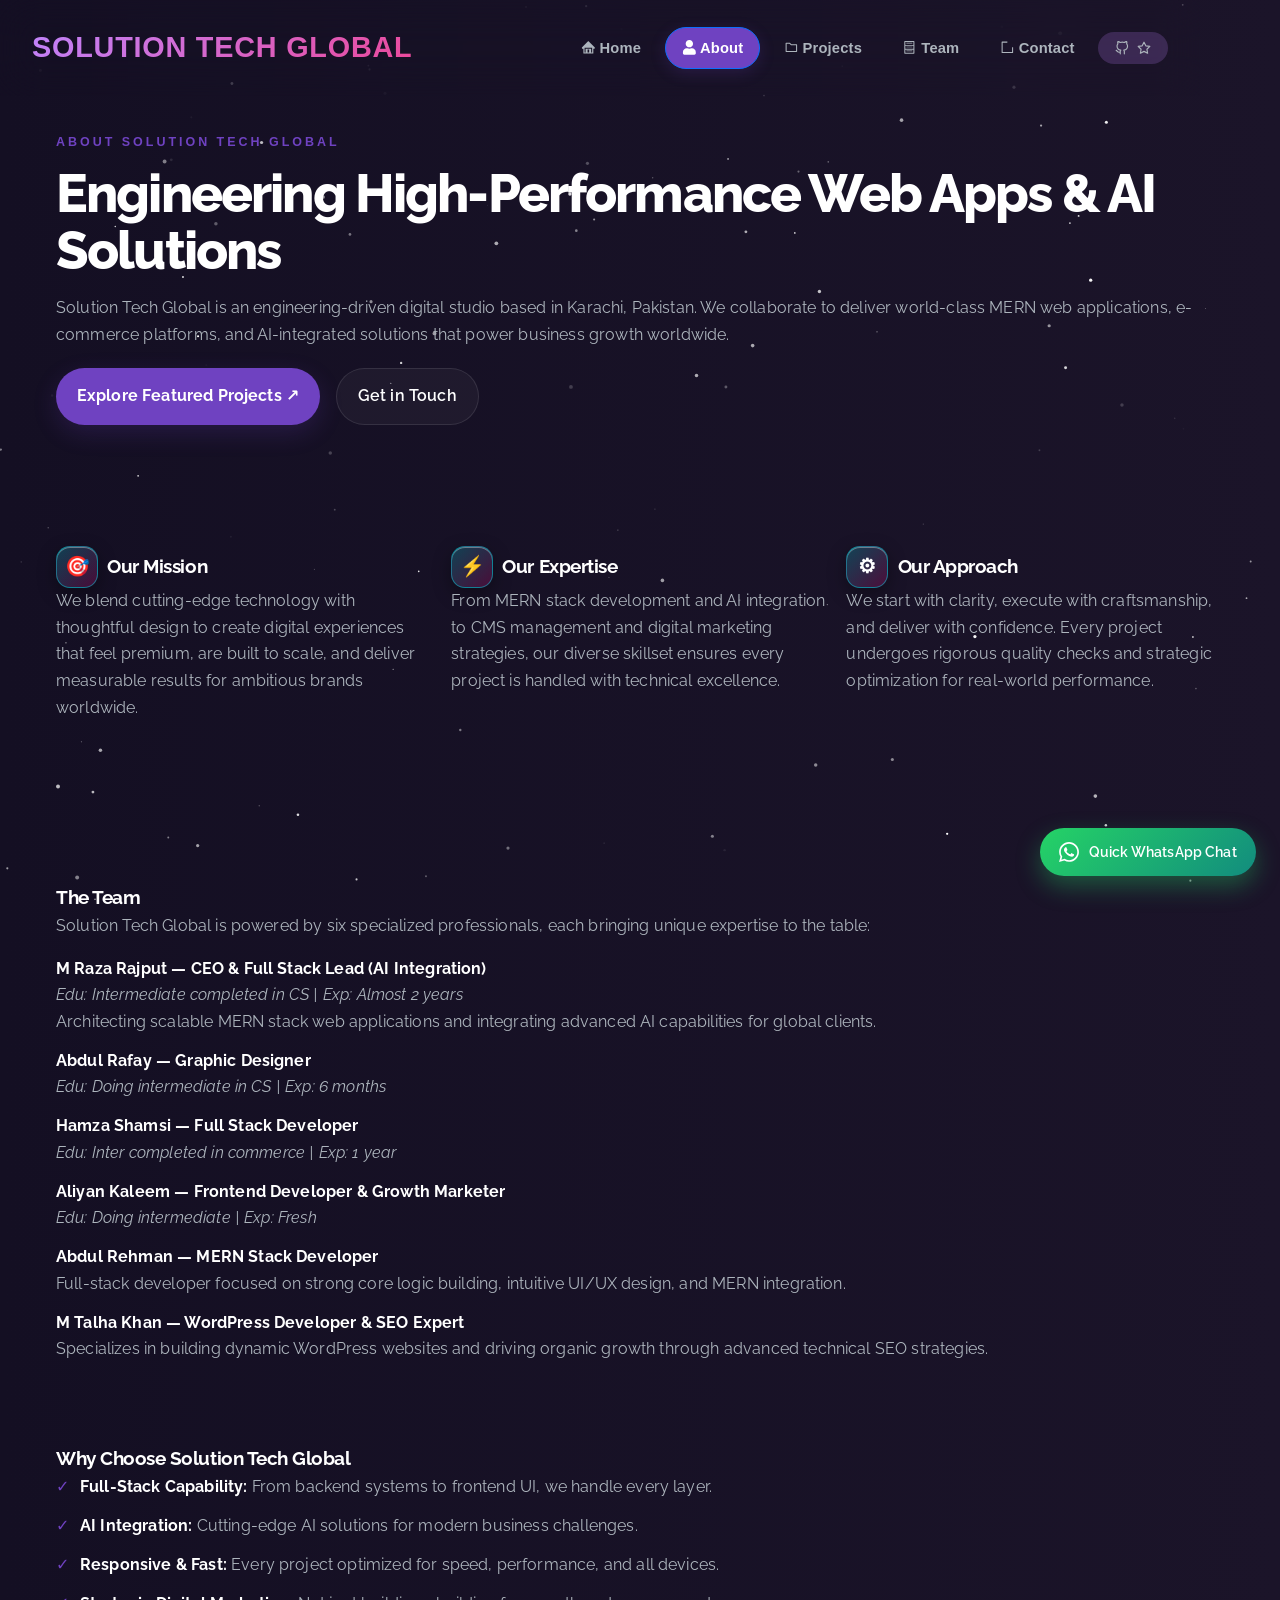
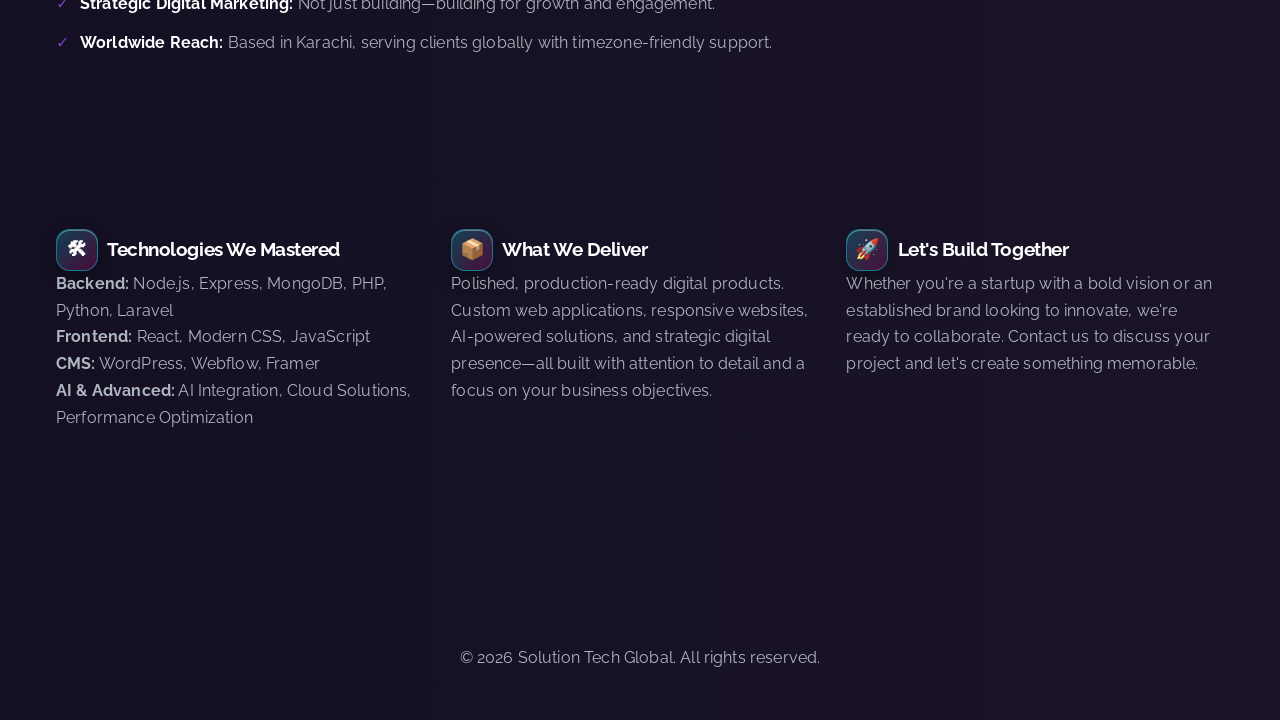
==== commit d65e00c7: "feat: add Cloud AI Hackathon project, optimize 60FPS smoothness, remove bloat and dead assets" ====
--- a/about.html
+++ b/about.html
@@ -9,9 +9,6 @@
   </head>
   <body>
     <canvas id="particleCanvas"></canvas>
-    <div class="aurora aurora-one"></div>
-    <div class="aurora aurora-two"></div>
-    <div class="cursor-glow" aria-hidden="true"></div>
 
     <header class="site-header">
       <a href="index.html" class="brand">
--- a/main-v2.css
+++ b/main-v2.css
@@ -80,6 +80,16 @@
   border-bottom-color: #00f2fe;
   background: transparent;
   box-shadow: none;
+}
+
+.project-card {
+  transition: transform 0.35s cubic-bezier(0.16, 1, 0.3, 1), box-shadow 0.35s ease, border-color 0.35s ease !important;
+  will-change: transform;
+}
+.project-card:hover {
+  transform: translateY(-8px) !important;
+  box-shadow: 0 16px 36px rgba(192, 132, 252, 0.35) !important;
+  border-color: rgba(192, 132, 252, 0.8) !important;
 }
 
 body {
@@ -1888,16 +1898,10 @@
 }
 
 
-/* Creative text hover effect for paragraphs */
+/* Standard typography smoothness */
 p {
-  transition: all 0.4s cubic-bezier(0.34, 1.56, 0.64, 1);
-  position: relative;
-  transform-style: preserve-3d;
-}
-p:hover {
-  transform: translateY(-4px);
-  text-shadow: 0 8px 20px rgba(192, 132, 252, 0.6), 0 0 10px rgba(0, 242, 254, 0.4);
-  color: #fff !important;
+  color: var(--muted);
+  line-height: 1.65;
 }
 
 /* Team image styling */
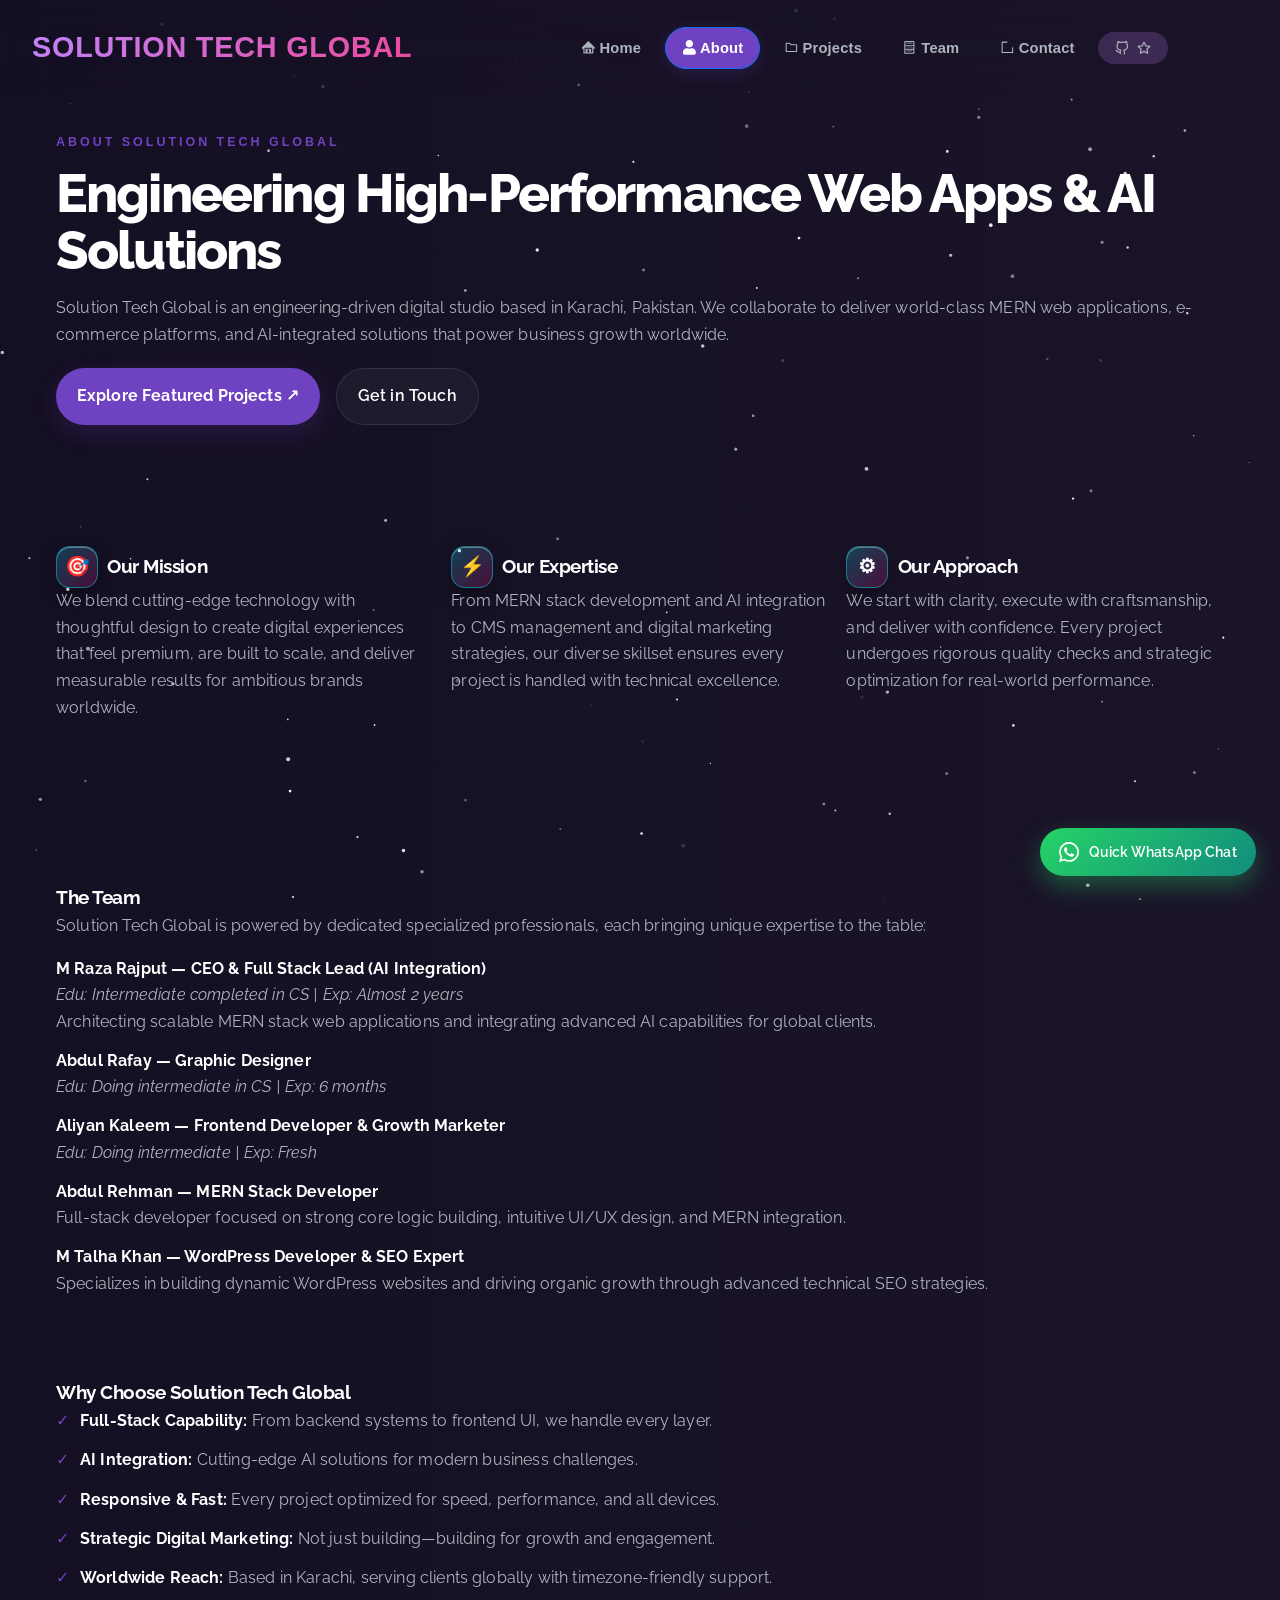
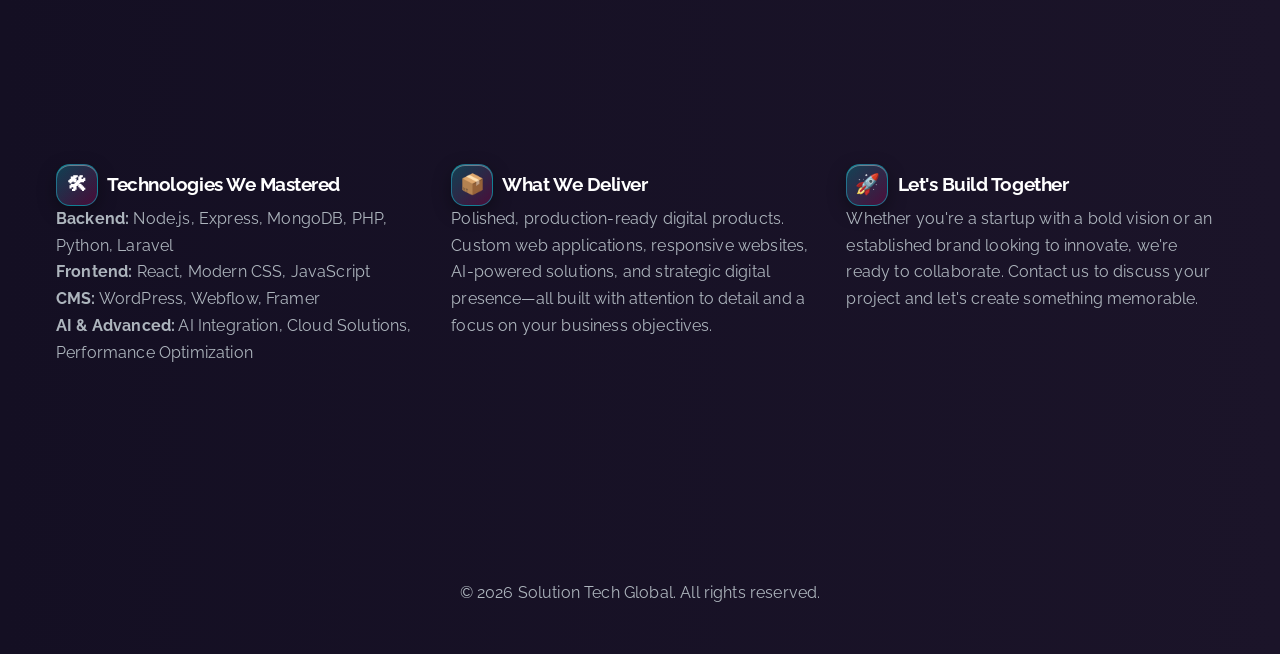
==== commit b9bfb45a: "feat: switch phrasing to team-first (we have worked / Our Recent Works) and backup Hamza Shamsi deta" ====
--- a/about.html
+++ b/about.html
@@ -59,11 +59,10 @@
       <section class="detail-section reveal">
         <article class="detail-card">
           <h3>The Team</h3>
-          <p>Solution Tech Global is powered by six specialized professionals, each bringing unique expertise to the table:</p>
+          <p>Solution Tech Global is powered by dedicated specialized professionals, each bringing unique expertise to the table:</p>
           <ul style="list-style: none; padding: 0; margin-top: 1rem; color: var(--muted);">
             <li style="margin-bottom: 0.8rem;"><strong style="color: var(--text);">M Raza Rajput — CEO & Full Stack Lead (AI Integration)</strong><br/><em>Edu: Intermediate completed in CS | Exp: Almost 2 years</em><br/>Architecting scalable MERN stack web applications and integrating advanced AI capabilities for global clients.</li>
             <li style="margin-bottom: 0.8rem;"><strong style="color: var(--text);">Abdul Rafay — Graphic Designer</strong><br/><em>Edu: Doing intermediate in CS | Exp: 6 months</em><br/></li>
-            <li style="margin-bottom: 0.8rem;"><strong style="color: var(--text);">Hamza Shamsi — Full Stack Developer</strong><br/><em>Edu: Inter completed in commerce | Exp: 1 year</em><br/></li>
             <li style="margin-bottom: 0.8rem;"><strong style="color: var(--text);">Aliyan Kaleem — Frontend Developer & Growth Marketer</strong><br/><em>Edu: Doing intermediate | Exp: Fresh</em><br/></li>
             <li style="margin-bottom: 0.8rem;"><strong style="color: var(--text);">Abdul Rehman — MERN Stack Developer</strong><br/>Full-stack developer focused on strong core logic building, intuitive UI/UX design, and MERN integration.</li>
             <li><strong style="color: var(--text);">M Talha Khan — WordPress Developer & SEO Expert</strong><br/>Specializes in building dynamic WordPress websites and driving organic growth through advanced technical SEO strategies.</li>
